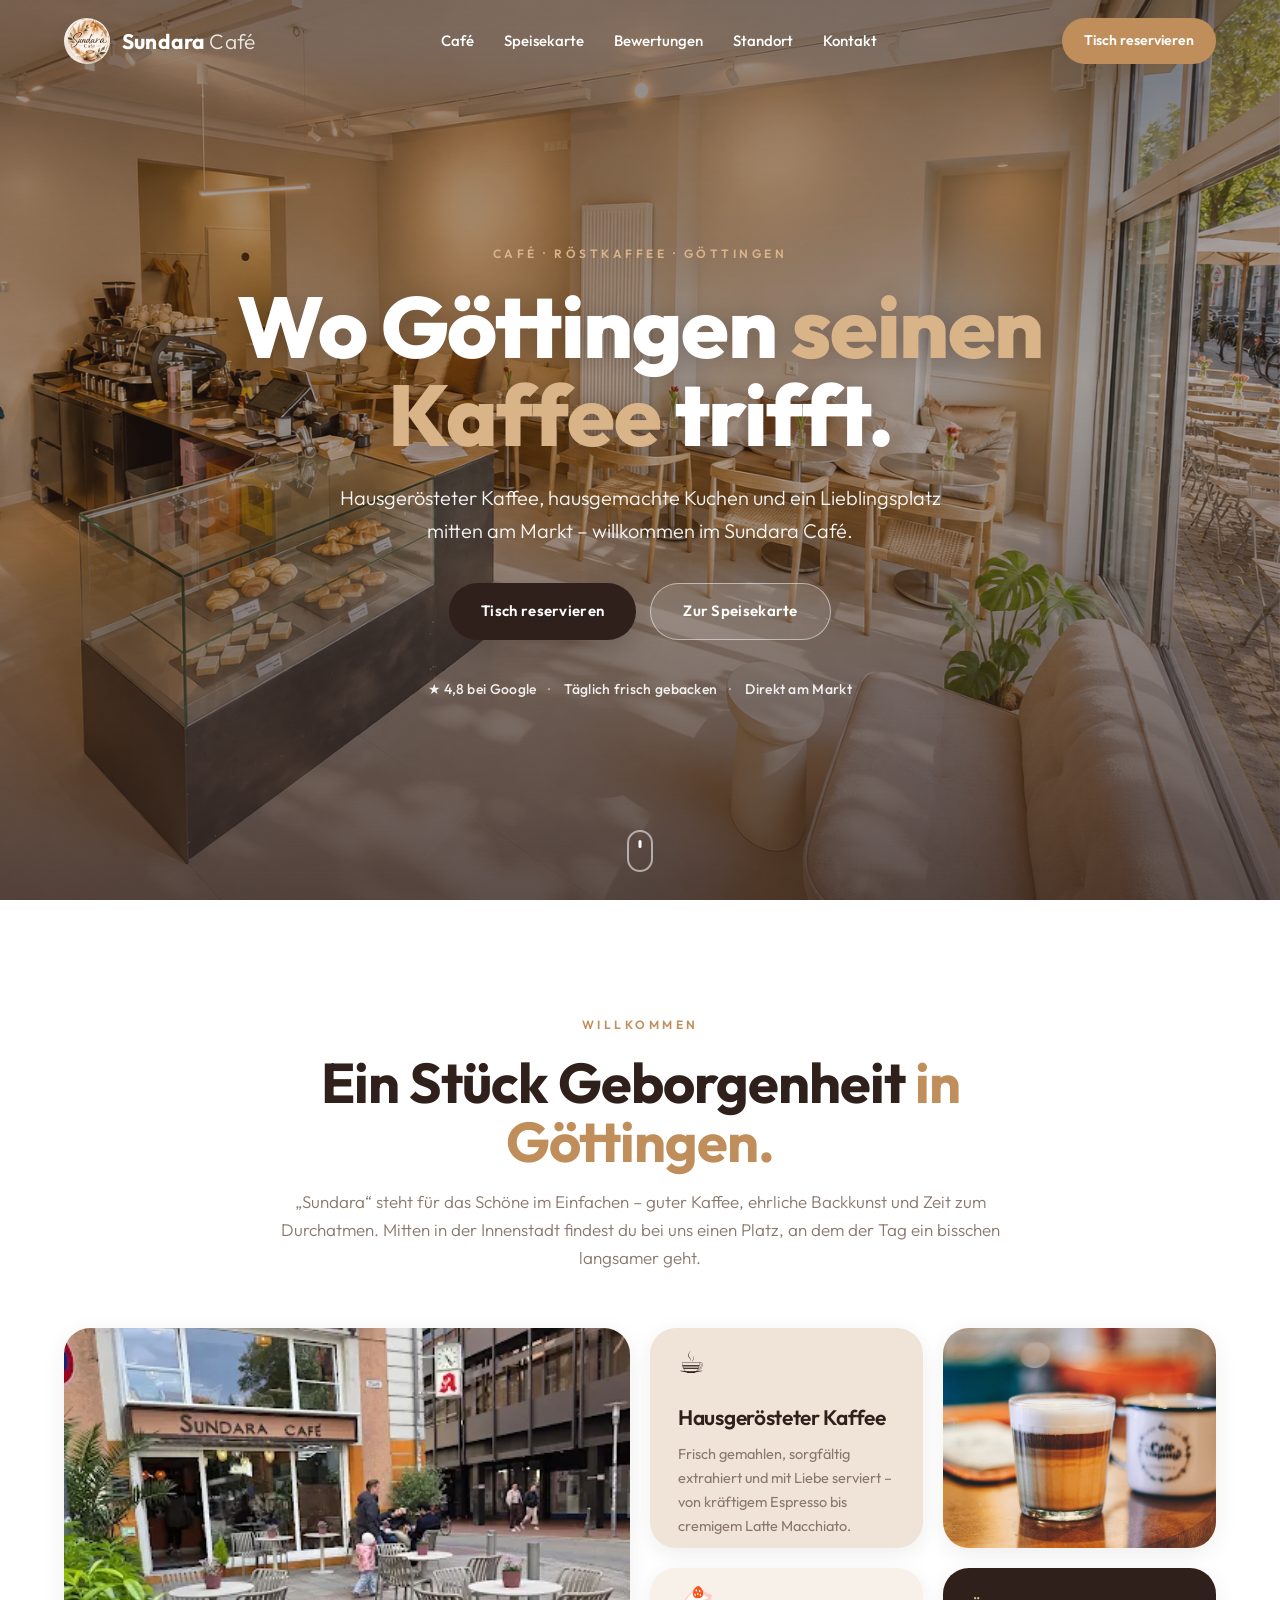
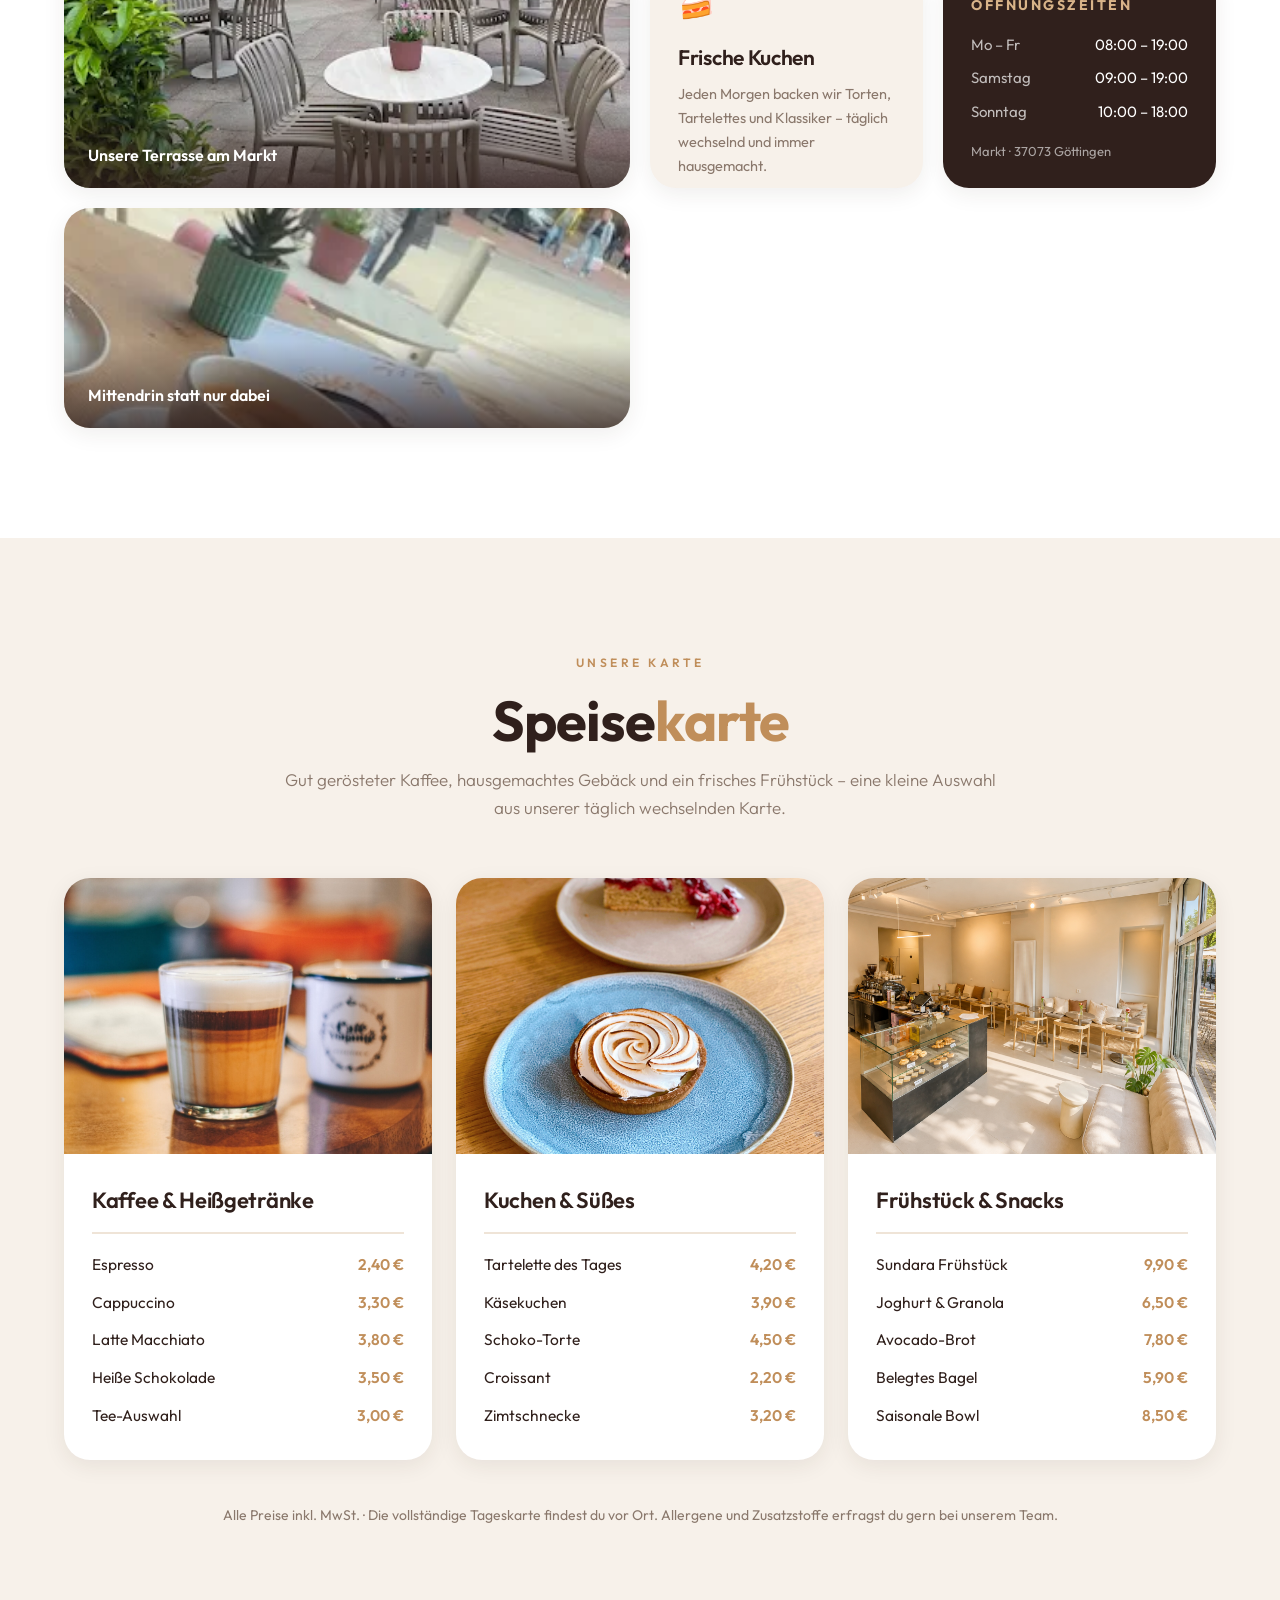
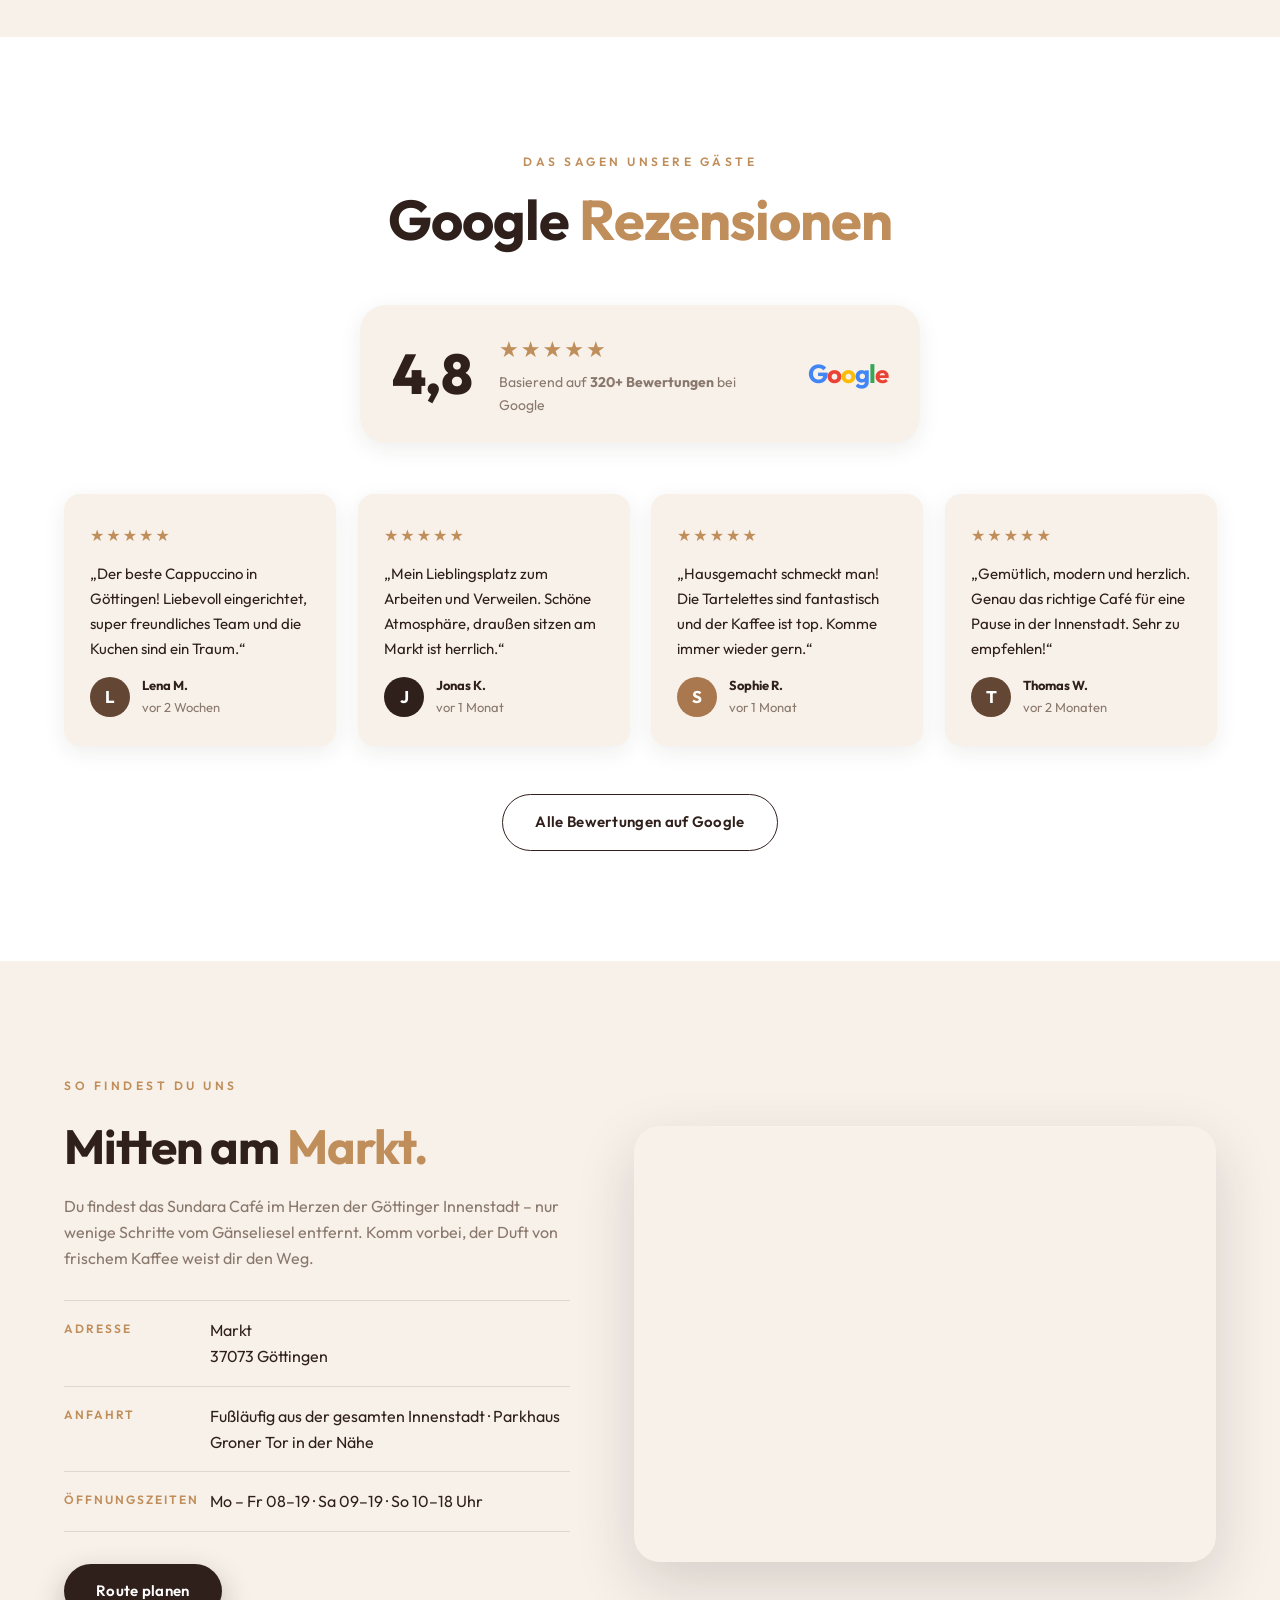
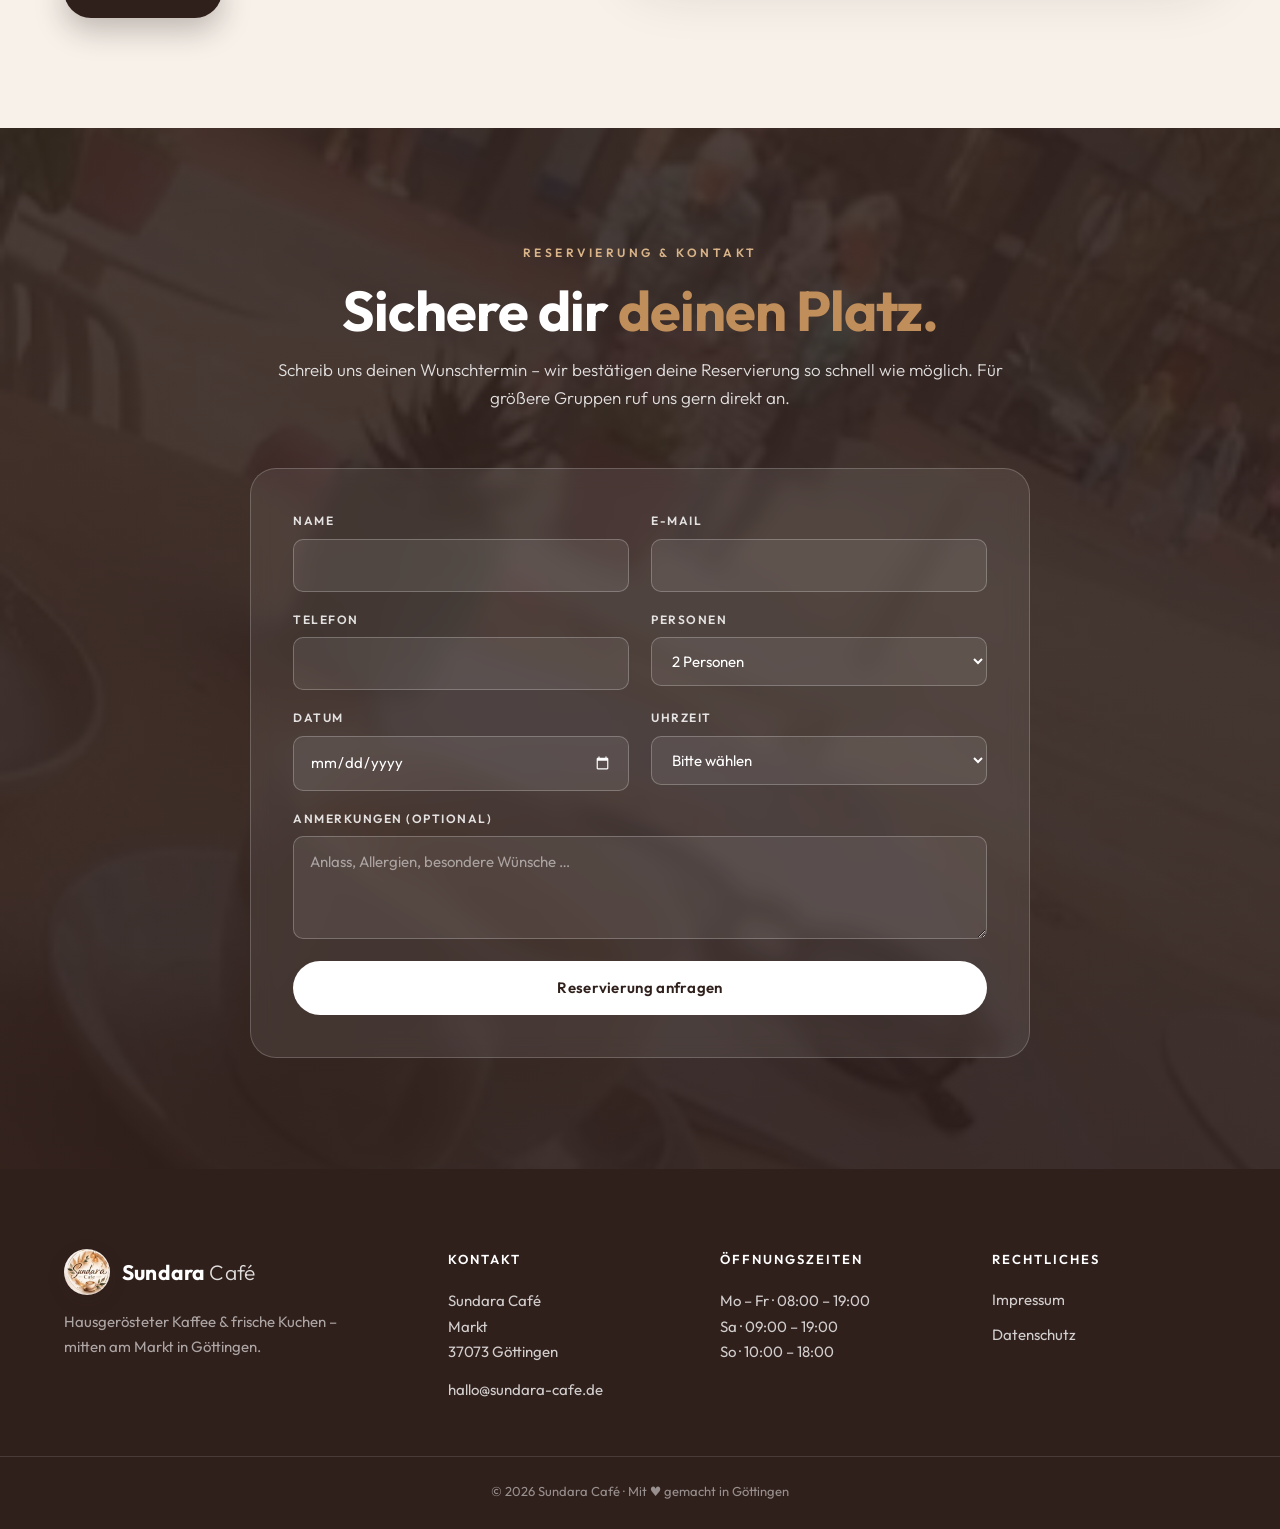
==== index.html @ d3658fa6 "Add Sundara Café landing page (HTML/CSS/JS) - Fullscreen hero with cafe.jpg background, headline, ta" ====
<!DOCTYPE html>
<html lang="de">
<head>
<meta charset="UTF-8">
<meta name="viewport" content="width=device-width, initial-scale=1.0">
<meta name="description" content="Sundara Café – Hausgerösteter Kaffee, frische Kuchen und ein Lieblingsplatz mitten am Markt in Göttingen.">
<meta name="theme-color" content="#30201c">
<meta property="og:title" content="Sundara Café · Göttingen">
<meta property="og:description" content="Hausgerösteter Kaffee, frische Kuchen und ein gemütlicher Platz mitten am Markt in Göttingen.">
<meta property="og:image" content="cafe.jpg">
<meta property="og:type" content="website">
<title>Sundara Café · Kaffee & Kuchen in Göttingen</title>
<link rel="icon" href="Logo.jpg" type="image/jpeg">
<link rel="preconnect" href="https://fonts.googleapis.com">
<link rel="preconnect" href="https://fonts.gstatic.com" crossorigin>
<link href="https://fonts.googleapis.com/css2?family=Outfit:wght@300;400;500;600;700;800&display=swap" rel="stylesheet">
<link rel="stylesheet" href="style.css">
</head>
<body>

<!-- ====================== NAVIGATION ====================== -->
<header class="nav" id="nav">
  <div class="nav-inner">
    <a href="#hero" class="brand" aria-label="Sundara Café Startseite">
      <img src="Logo.jpg" alt="Sundara Café Logo" width="46" height="46">
      <span>Sundara<em>Café</em></span>
    </a>
    <nav class="nav-links" id="navLinks" aria-label="Hauptnavigation">
      <a href="#cafe">Café</a>
      <a href="#speisekarte">Speisekarte</a>
      <a href="#rezensionen">Bewertungen</a>
      <a href="#standort">Standort</a>
      <a href="#kontakt">Kontakt</a>
    </nav>
    <a href="#kontakt" class="nav-cta">Tisch reservieren</a>
    <button class="nav-burger" id="navBurger" aria-label="Menü öffnen" aria-expanded="false" aria-controls="navLinks">
      <span></span><span></span><span></span>
    </button>
  </div>
</header>

<!-- ====================== HERO ====================== -->
<section class="hero" id="hero">
  <div class="hero-bg" aria-hidden="true">
    <img src="cafe.jpg" alt="" fetchpriority="high">
    <div class="hero-overlay"></div>
  </div>
  <div class="hero-content reveal">
    <div class="kicker light">Café · Röstkaffee · Göttingen</div>
    <h1>Wo Göttingen <em>seinen Kaffee</em> trifft.</h1>
    <p class="tagline">Hausgerösteter Kaffee, hausgemachte Kuchen und ein Lieblingsplatz mitten am Markt – willkommen im Sundara Café.</p>
    <div class="hero-actions">
      <a href="#kontakt" class="btn btn-primary">Tisch reservieren</a>
      <a href="#speisekarte" class="btn btn-ghost">Zur Speisekarte</a>
    </div>
    <ul class="hero-meta">
      <li>★ 4,8 bei Google</li>
      <li>Täglich frisch gebacken</li>
      <li>Direkt am Markt</li>
    </ul>
  </div>
  <a href="#cafe" class="hero-scroll" aria-label="Nach unten scrollen"><span></span></a>
</section>

<!-- ====================== CAFÉ / ÜBER UNS (Kachel-Bento) ====================== -->
<section class="cafe" id="cafe">
  <div class="container">
    <div class="section-head reveal">
      <div class="kicker">Willkommen</div>
      <h2>Ein Stück Geborgenheit <em>in Göttingen.</em></h2>
      <p class="lead">„Sundara“ steht für das Schöne im Einfachen – guter Kaffee, ehrliche Backkunst und Zeit zum Durchatmen. Mitten in der Innenstadt findest du bei uns einen Platz, an dem der Tag ein bisschen langsamer geht.</p>
    </div>

    <div class="bento reveal">
      <article class="tile tile-img tile-lg">
        <img src="Eingang.webp" alt="Außenansicht und Terrasse des Sundara Café in Göttingen" loading="lazy">
        <div class="tile-cap">Unsere Terrasse am Markt</div>
      </article>

      <article class="tile tile-text tile-accent">
        <span class="tile-icon" aria-hidden="true">☕</span>
        <h3>Hausgerösteter Kaffee</h3>
        <p>Frisch gemahlen, sorgfältig extrahiert und mit Liebe serviert – von kräftigem Espresso bis cremigem Latte Macchiato.</p>
      </article>

      <article class="tile tile-img">
        <img src="Latte-Macchiato-1.jpg" alt="Latte Macchiato im Glas auf einem Holztisch" loading="lazy">
      </article>

      <article class="tile tile-text">
        <span class="tile-icon" aria-hidden="true">🍰</span>
        <h3>Frische Kuchen</h3>
        <p>Jeden Morgen backen wir Torten, Tartelettes und Klassiker – täglich wechselnd und immer hausgemacht.</p>
      </article>

      <article class="tile tile-hours tile-dark">
        <h3>Öffnungszeiten</h3>
        <ul class="hours-list">
          <li><span>Mo – Fr</span><span>08:00 – 19:00</span></li>
          <li><span>Samstag</span><span>09:00 – 19:00</span></li>
          <li><span>Sonntag</span><span>10:00 – 18:00</span></li>
        </ul>
        <p class="hours-note">Markt · 37073 Göttingen</p>
      </article>

      <article class="tile tile-img tile-wide">
        <img src="1.webp" alt="Tasse Kaffee auf einem Tisch mit Blick auf die Göttinger Innenstadt" loading="lazy">
        <div class="tile-cap">Mittendrin statt nur dabei</div>
      </article>
    </div>
  </div>
</section>

<!-- ====================== SPEISEKARTE ====================== -->
<section class="speisekarte" id="speisekarte">
  <div class="container">
    <div class="section-head reveal">
      <div class="kicker">Unsere Karte</div>
      <h2>Speise<em>karte</em></h2>
      <p class="lead">Gut gerösteter Kaffee, hausgemachtes Gebäck und ein frisches Frühstück – eine kleine Auswahl aus unserer täglich wechselnden Karte.</p>
    </div>

    <div class="menu-grid">
      <article class="menu-card reveal">
        <div class="menu-card-img">
          <img src="Latte-Macchiato-1.jpg" alt="Latte Macchiato im Glas" loading="lazy">
        </div>
        <div class="menu-card-body">
          <h3>Kaffee &amp; Heißgetränke</h3>
          <ul class="menu-list">
            <li><span>Espresso</span><span class="price">2,40 €</span></li>
            <li><span>Cappuccino</span><span class="price">3,30 €</span></li>
            <li><span>Latte Macchiato</span><span class="price">3,80 €</span></li>
            <li><span>Heiße Schokolade</span><span class="price">3,50 €</span></li>
            <li><span>Tee-Auswahl</span><span class="price">3,00 €</span></li>
          </ul>
        </div>
      </article>

      <article class="menu-card reveal">
        <div class="menu-card-img">
          <img src="cafe-kuchen-muenchen-brothermill.jpg" alt="Hausgemachte Kuchen und Tartelettes" loading="lazy">
        </div>
        <div class="menu-card-body">
          <h3>Kuchen &amp; Süßes</h3>
          <ul class="menu-list">
            <li><span>Tartelette des Tages</span><span class="price">4,20 €</span></li>
            <li><span>Käsekuchen</span><span class="price">3,90 €</span></li>
            <li><span>Schoko-Torte</span><span class="price">4,50 €</span></li>
            <li><span>Croissant</span><span class="price">2,20 €</span></li>
            <li><span>Zimtschnecke</span><span class="price">3,20 €</span></li>
          </ul>
        </div>
      </article>

      <article class="menu-card reveal">
        <div class="menu-card-img">
          <img src="cafe.jpg" alt="Frühstücksauswahl im Sundara Café" loading="lazy">
        </div>
        <div class="menu-card-body">
          <h3>Frühstück &amp; Snacks</h3>
          <ul class="menu-list">
            <li><span>Sundara Frühstück</span><span class="price">9,90 €</span></li>
            <li><span>Joghurt &amp; Granola</span><span class="price">6,50 €</span></li>
            <li><span>Avocado-Brot</span><span class="price">7,80 €</span></li>
            <li><span>Belegtes Bagel</span><span class="price">5,90 €</span></li>
            <li><span>Saisonale Bowl</span><span class="price">8,50 €</span></li>
          </ul>
        </div>
      </article>
    </div>

    <p class="menu-note reveal">Alle Preise inkl. MwSt. · Die vollständige Tageskarte findest du vor Ort. Allergene und Zusatzstoffe erfragst du gern bei unserem Team.</p>
  </div>
</section>

<!-- ====================== GOOGLE REZENSIONEN ====================== -->
<section class="reviews" id="rezensionen">
  <div class="container">
    <div class="section-head reveal">
      <div class="kicker">Das sagen unsere Gäste</div>
      <h2>Google <em>Rezensionen</em></h2>
    </div>

    <div class="reviews-summary reveal">
      <div class="rs-score">4,8</div>
      <div class="rs-detail">
        <div class="rs-stars" aria-label="4,8 von 5 Sternen">★★★★★</div>
        <p>Basierend auf <strong>320+ Bewertungen</strong> bei Google</p>
      </div>
      <div class="rs-logo" aria-hidden="true">
        <span class="g g1">G</span><span class="g g2">o</span><span class="g g3">o</span><span class="g g4">g</span><span class="g g5">l</span><span class="g g6">e</span>
      </div>
    </div>

    <div class="reviews-grid">
      <article class="review-card reveal">
        <div class="review-stars" aria-hidden="true">★★★★★</div>
        <p>„Der beste Cappuccino in Göttingen! Liebevoll eingerichtet, super freundliches Team und die Kuchen sind ein Traum.“</p>
        <div class="review-author">
          <span class="avatar" style="--c:#634633">L</span>
          <span><strong>Lena M.</strong><br>vor 2 Wochen</span>
        </div>
      </article>

      <article class="review-card reveal">
        <div class="review-stars" aria-hidden="true">★★★★★</div>
        <p>„Mein Lieblingsplatz zum Arbeiten und Verweilen. Schöne Atmosphäre, draußen sitzen am Markt ist herrlich.“</p>
        <div class="review-author">
          <span class="avatar" style="--c:#30201c">J</span>
          <span><strong>Jonas K.</strong><br>vor 1 Monat</span>
        </div>
      </article>

      <article class="review-card reveal">
        <div class="review-stars" aria-hidden="true">★★★★★</div>
        <p>„Hausgemacht schmeckt man! Die Tartelettes sind fantastisch und der Kaffee ist top. Komme immer wieder gern.“</p>
        <div class="review-author">
          <span class="avatar" style="--c:#a9784e">S</span>
          <span><strong>Sophie R.</strong><br>vor 1 Monat</span>
        </div>
      </article>

      <article class="review-card reveal">
        <div class="review-stars" aria-hidden="true">★★★★★</div>
        <p>„Gemütlich, modern und herzlich. Genau das richtige Café für eine Pause in der Innenstadt. Sehr zu empfehlen!“</p>
        <div class="review-author">
          <span class="avatar" style="--c:#634633">T</span>
          <span><strong>Thomas W.</strong><br>vor 2 Monaten</span>
        </div>
      </article>
    </div>

    <div class="reviews-cta reveal">
      <a href="https://www.google.com/maps/search/?api=1&query=Sundara+Cafe+Markt+37073+G%C3%B6ttingen" class="btn btn-outline" target="_blank" rel="noopener">Alle Bewertungen auf Google</a>
    </div>
  </div>
</section>

<!-- ====================== GOOGLE MAPS / STANDORT ====================== -->
<section class="standort" id="standort">
  <div class="container standort-grid">
    <div class="standort-text reveal">
      <div class="kicker">So findest du uns</div>
      <h2>Mitten am <em>Markt.</em></h2>
      <p>Du findest das Sundara Café im Herzen der Göttinger Innenstadt – nur wenige Schritte vom Gänseliesel entfernt. Komm vorbei, der Duft von frischem Kaffee weist dir den Weg.</p>
      <div class="standort-list">
        <div class="standort-row">
          <span class="standort-label">Adresse</span>
          <span>Markt<br>37073 Göttingen</span>
        </div>
        <div class="standort-row">
          <span class="standort-label">Anfahrt</span>
          <span>Fußläufig aus der gesamten Innenstadt · Parkhaus Groner Tor in der Nähe</span>
        </div>
        <div class="standort-row">
          <span class="standort-label">Öffnungszeiten</span>
          <span>Mo – Fr 08–19 · Sa 09–19 · So 10–18 Uhr</span>
        </div>
      </div>
      <a href="https://www.google.com/maps/dir/?api=1&destination=Sundara+Cafe+Markt+37073+G%C3%B6ttingen" class="btn btn-primary" target="_blank" rel="noopener">Route planen</a>
    </div>

    <div class="standort-map reveal">
      <iframe
        title="Standort Sundara Café auf Google Maps"
        src="https://www.google.com/maps?q=Sundara+Cafe,+Markt,+37073+G%C3%B6ttingen&output=embed"
        loading="lazy"
        referrerpolicy="no-referrer-when-downgrade"
        allowfullscreen></iframe>
    </div>
  </div>
</section>

<!-- ====================== KONTAKT / RESERVIERUNG ====================== -->
<section class="kontakt" id="kontakt">
  <div class="kontakt-bg" aria-hidden="true">
    <img src="1.webp" alt="" loading="lazy">
    <div class="kontakt-overlay"></div>
  </div>
  <div class="container">
    <div class="section-head light reveal">
      <div class="kicker light">Reservierung &amp; Kontakt</div>
      <h2>Sichere dir <em>deinen Platz.</em></h2>
      <p class="lead">Schreib uns deinen Wunschtermin – wir bestätigen deine Reservierung so schnell wie möglich. Für größere Gruppen ruf uns gern direkt an.</p>
    </div>

    <!-- Formspree: ersetze YOUR_FORM_ID durch deine Formspree-ID -->
    <form class="kontakt-form glass reveal" id="kontaktForm" action="https://formspree.io/f/YOUR_FORM_ID" method="POST" novalidate>
      <div class="form-grid">
        <div class="field">
          <label for="name">Name</label>
          <input type="text" id="name" name="name" autocomplete="name" required>
        </div>
        <div class="field">
          <label for="email">E-Mail</label>
          <input type="email" id="email" name="email" autocomplete="email" required>
        </div>
        <div class="field">
          <label for="phone">Telefon</label>
          <input type="tel" id="phone" name="phone" autocomplete="tel">
        </div>
        <div class="field">
          <label for="guests">Personen</label>
          <select id="guests" name="guests" required>
            <option value="1">1 Person</option>
            <option value="2" selected>2 Personen</option>
            <option value="3">3 Personen</option>
            <option value="4">4 Personen</option>
            <option value="5">5 Personen</option>
            <option value="6">6 Personen</option>
            <option value="7+">7+ Personen</option>
          </select>
        </div>
        <div class="field">
          <label for="date">Datum</label>
          <input type="date" id="date" name="date" required>
        </div>
        <div class="field">
          <label for="time">Uhrzeit</label>
          <select id="time" name="time" required>
            <option value="" disabled selected>Bitte wählen</option>
          </select>
        </div>
        <div class="field field-full">
          <label for="message">Anmerkungen (optional)</label>
          <textarea id="message" name="message" rows="3" placeholder="Anlass, Allergien, besondere Wünsche …"></textarea>
        </div>
      </div>
      <button type="submit" class="btn btn-light btn-block">Reservierung anfragen</button>
      <p class="form-feedback form-success" id="formSuccess" hidden>Vielen Dank! Wir haben deine Anfrage erhalten und melden uns in Kürze.</p>
      <p class="form-feedback form-error" id="formError" hidden>Etwas ist schiefgelaufen. Bitte versuche es erneut oder ruf uns an.</p>
    </form>
  </div>
</section>

<!-- ====================== FOOTER ====================== -->
<footer class="footer" id="footer">
  <div class="container footer-grid">
    <div class="footer-col">
      <a href="#hero" class="brand brand-light">
        <img src="Logo.jpg" alt="Sundara Café Logo" width="50" height="50" loading="lazy">
        <span>Sundara<em>Café</em></span>
      </a>
      <p class="footer-tag">Hausgerösteter Kaffee &amp; frische Kuchen – mitten am Markt in Göttingen.</p>
    </div>

    <div class="footer-col">
      <h4>Kontakt</h4>
      <address>
        Sundara Café<br>
        Markt<br>
        37073 Göttingen
      </address>
      <p><a href="mailto:hallo@sundara-cafe.de">hallo@sundara-cafe.de</a></p>
    </div>

    <div class="footer-col">
      <h4>Öffnungszeiten</h4>
      <p>Mo – Fr · 08:00 – 19:00<br>Sa · 09:00 – 19:00<br>So · 10:00 – 18:00</p>
    </div>

    <div class="footer-col">
      <h4>Rechtliches</h4>
      <ul>
        <li><a href="#impressum" id="openImpressum">Impressum</a></li>
        <li><a href="#datenschutz" id="openDatenschutz">Datenschutz</a></li>
      </ul>
    </div>
  </div>
  <div class="footer-bottom">
    <p>&copy; <span id="year"></span> Sundara Café · Mit ♥ gemacht in Göttingen</p>
  </div>
</footer>

<!-- ====================== MODAL ====================== -->
<div class="modal" id="modal" hidden>
  <div class="modal-backdrop" data-close></div>
  <div class="modal-panel" role="dialog" aria-modal="true" aria-labelledby="modalTitle">
    <button class="modal-close" data-close aria-label="Schließen">&times;</button>
    <h3 id="modalTitle"></h3>
    <div class="modal-body" id="modalBody"></div>
  </div>
</div>

<script src="script.js"></script>
</body>
</html>
---- style.css ----
/* ======================================================
   Sundara Café · style.css
   Palette: Primär #30201c · Sekundär #634633 · BG #ffffff
   Font: Outfit (Google Fonts) · Mobile-first
   ====================================================== */

*, *::before, *::after { box-sizing: border-box; margin: 0; padding: 0; }

:root {
  --espresso: #30201c;   /* primär */
  --mocha: #634633;      /* sekundär */
  --bg: #ffffff;         /* hintergrund */
  --cream: #f7f1ea;
  --cream-2: #efe4d7;
  --gold: #c08e5a;       /* warmer akzent */
  --gold-soft: #d9b489;
  --ink: #30201c;
  --muted: #8a786c;
  --line: rgba(48, 32, 28, 0.12);
  --radius: 16px;
  --radius-lg: 26px;
  --shadow-sm: 0 6px 22px rgba(48, 32, 28, 0.08);
  --shadow-md: 0 22px 60px rgba(48, 32, 28, 0.16);
  --maxw: 1200px;
  --ease: cubic-bezier(0.22, 0.61, 0.36, 1);
}

html { scroll-behavior: smooth; -webkit-text-size-adjust: 100%; }

body {
  font-family: 'Outfit', system-ui, -apple-system, 'Segoe UI', Roboto, sans-serif;
  font-weight: 400;
  color: var(--ink);
  background: var(--bg);
  line-height: 1.65;
  -webkit-font-smoothing: antialiased;
  text-rendering: optimizeLegibility;
  overflow-x: hidden;
}

img { max-width: 100%; display: block; }
a { color: inherit; text-decoration: none; }
button { font: inherit; cursor: pointer; border: 0; background: none; color: inherit; }
ul { list-style: none; }

.container { max-width: var(--maxw); margin: 0 auto; padding: 0 24px; }

/* ---------- Reveal animations ---------- */
.reveal {
  opacity: 0;
  transform: translateY(30px);
  transition: opacity 0.9s var(--ease), transform 0.9s var(--ease);
  will-change: opacity, transform;
}
.reveal.is-visible { opacity: 1; transform: none; }

/* ---------- Buttons ---------- */
.btn {
  display: inline-flex;
  align-items: center;
  justify-content: center;
  padding: 15px 32px;
  border-radius: 999px;
  font-weight: 600;
  font-size: 15px;
  letter-spacing: 0.3px;
  transition: transform 0.25s var(--ease), background 0.25s var(--ease),
              color 0.25s var(--ease), box-shadow 0.25s var(--ease);
}
.btn-primary {
  background: var(--espresso);
  color: #fff;
  box-shadow: 0 12px 30px rgba(48, 32, 28, 0.28);
}
.btn-primary:hover { background: var(--mocha); transform: translateY(-2px); box-shadow: 0 16px 40px rgba(48, 32, 28, 0.34); }
.btn-light { background: #fff; color: var(--espresso); }
.btn-light:hover { background: var(--cream); transform: translateY(-2px); }
.btn-ghost {
  background: rgba(255, 255, 255, 0.1);
  color: #fff;
  border: 1px solid rgba(255, 255, 255, 0.5);
  backdrop-filter: blur(8px);
  -webkit-backdrop-filter: blur(8px);
}
.btn-ghost:hover { background: rgba(255, 255, 255, 0.22); transform: translateY(-2px); }
.btn-outline { background: transparent; color: var(--espresso); border: 1.5px solid var(--espresso); }
.btn-outline:hover { background: var(--espresso); color: #fff; transform: translateY(-2px); }
.btn-block { width: 100%; margin-top: 22px; }

/* ---------- Kicker ---------- */
.kicker {
  display: inline-block;
  font-size: 12px;
  font-weight: 600;
  letter-spacing: 3.5px;
  text-transform: uppercase;
  color: var(--gold);
  margin-bottom: 18px;
}
.kicker.light { color: var(--gold-soft); }

/* ---------- Section heads ---------- */
.section-head { max-width: 740px; margin: 0 auto 56px; text-align: center; }
.section-head h2 {
  font-size: clamp(32px, 4.6vw, 56px);
  font-weight: 700;
  line-height: 1.06;
  letter-spacing: -1px;
  margin-bottom: 16px;
}
.section-head h2 em { font-style: normal; color: var(--gold); }
.section-head .lead { font-size: 17px; color: var(--muted); font-weight: 300; }
.section-head.light h2 { color: #fff; }
.section-head.light .lead { color: rgba(255, 255, 255, 0.85); }

/* ====================== NAVIGATION ====================== */
.nav {
  position: fixed;
  top: 0; left: 0; right: 0;
  z-index: 50;
  padding: 18px 0;
  transition: background 0.35s var(--ease), padding 0.35s var(--ease), box-shadow 0.35s var(--ease);
}
.nav-inner {
  max-width: var(--maxw);
  margin: 0 auto;
  padding: 0 24px;
  display: flex;
  align-items: center;
  justify-content: space-between;
  gap: 24px;
}
.nav.scrolled {
  background: rgba(255, 255, 255, 0.92);
  backdrop-filter: blur(12px);
  -webkit-backdrop-filter: blur(12px);
  padding: 10px 0;
  box-shadow: 0 1px 0 var(--line);
}
.brand {
  display: inline-flex;
  align-items: center;
  gap: 12px;
  color: #fff;
  font-weight: 700;
  font-size: 21px;
  letter-spacing: 0.2px;
  transition: color 0.3s var(--ease);
}
.brand em { font-style: normal; font-weight: 300; opacity: 0.85; margin-left: 4px; }
.brand img { width: 46px; height: 46px; border-radius: 50%; object-fit: cover; box-shadow: var(--shadow-sm); }
.nav.scrolled .brand { color: var(--espresso); }

.nav-links {
  display: flex;
  gap: 30px;
  font-size: 15px;
  font-weight: 500;
  color: #fff;
  transition: color 0.3s var(--ease);
}
.nav-links a { position: relative; padding: 6px 0; }
.nav-links a::after {
  content: '';
  position: absolute;
  bottom: 0; left: 0;
  width: 0; height: 2px;
  background: var(--gold);
  transition: width 0.3s var(--ease);
}
.nav-links a:hover::after { width: 100%; }
.nav.scrolled .nav-links { color: var(--espresso); }

.nav-cta {
  background: var(--gold);
  color: #fff;
  padding: 11px 22px;
  border-radius: 999px;
  font-weight: 600;
  font-size: 14px;
  transition: background 0.25s var(--ease), transform 0.25s var(--ease);
}
.nav-cta:hover { background: var(--mocha); transform: translateY(-1px); }

.nav-burger { display: none; width: 42px; height: 42px; position: relative; }
.nav-burger span {
  display: block;
  position: absolute;
  left: 9px;
  width: 24px; height: 2px;
  background: #fff;
  transition: transform 0.3s var(--ease), opacity 0.3s var(--ease), background 0.3s var(--ease);
}
.nav-burger span:nth-child(1) { top: 14px; }
.nav-burger span:nth-child(2) { top: 20px; }
.nav-burger span:nth-child(3) { top: 26px; }
.nav.scrolled .nav-burger span { background: var(--espresso); }
.nav-burger.open span:nth-child(1) { transform: translateY(6px) rotate(45deg); background: var(--espresso); }
.nav-burger.open span:nth-child(2) { opacity: 0; }
.nav-burger.open span:nth-child(3) { transform: translateY(-6px) rotate(-45deg); background: var(--espresso); }

/* ====================== HERO ====================== */
.hero {
  position: relative;
  min-height: 100vh;
  min-height: 100svh;
  display: flex;
  align-items: center;
  justify-content: center;
  text-align: center;
  color: #fff;
  padding: 130px 24px 90px;
  overflow: hidden;
}
.hero-bg { position: absolute; inset: 0; z-index: 0; }
.hero-bg img {
  width: 100%; height: 100%;
  object-fit: cover;
  transform: scale(1.07);
  animation: heroZoom 16s var(--ease) forwards;
}
@keyframes heroZoom { to { transform: scale(1); } }
.hero-overlay {
  position: absolute; inset: 0;
  background: linear-gradient(180deg, rgba(48,32,28,0.55) 0%, rgba(48,32,28,0.35) 42%, rgba(48,32,28,0.78) 100%);
}
.hero-content { position: relative; z-index: 1; max-width: 880px; }
.hero-content h1 {
  font-size: clamp(42px, 7vw, 86px);
  font-weight: 800;
  line-height: 1.03;
  letter-spacing: -1.5px;
  margin-bottom: 22px;
  text-shadow: 0 2px 24px rgba(48, 32, 28, 0.3);
}
.hero-content h1 em { font-style: normal; color: var(--gold-soft); }
.tagline {
  font-size: clamp(16px, 1.7vw, 20px);
  font-weight: 300;
  max-width: 620px;
  margin: 0 auto 36px;
  opacity: 0.95;
}
.hero-actions { display: flex; gap: 14px; justify-content: center; flex-wrap: wrap; }
.hero-meta {
  display: flex;
  flex-wrap: wrap;
  justify-content: center;
  gap: 12px 28px;
  margin-top: 38px;
  font-size: 14px;
  font-weight: 500;
  letter-spacing: 0.3px;
  opacity: 0.9;
}
.hero-meta li { position: relative; padding-left: 0; }
.hero-meta li:not(:first-child)::before {
  content: '·';
  position: absolute; left: -16px;
  opacity: 0.6;
}

.hero-scroll {
  position: absolute;
  bottom: 28px; left: 50%;
  transform: translateX(-50%);
  width: 26px; height: 42px;
  border: 2px solid rgba(255, 255, 255, 0.55);
  border-radius: 14px;
  z-index: 2;
}
.hero-scroll span {
  position: absolute;
  top: 8px; left: 50%;
  width: 3px; height: 8px;
  background: #fff;
  border-radius: 3px;
  transform: translateX(-50%);
  animation: scrollDot 1.6s var(--ease) infinite;
}
@keyframes scrollDot { 0% { opacity: 0; top: 6px; } 50% { opacity: 1; } 100% { opacity: 0; top: 22px; } }

/* ====================== CAFÉ / BENTO ====================== */
.cafe { padding: 110px 0; background: var(--bg); }

.bento {
  display: grid;
  grid-template-columns: repeat(4, 1fr);
  grid-auto-rows: 220px;
  gap: 20px;
}
.tile {
  border-radius: var(--radius-lg);
  overflow: hidden;
  position: relative;
  box-shadow: var(--shadow-sm);
  transition: transform 0.4s var(--ease), box-shadow 0.4s var(--ease);
}
.tile:hover { transform: translateY(-6px); box-shadow: var(--shadow-md); }

.tile-lg { grid-column: span 2; grid-row: span 2; }
.tile-wide { grid-column: span 2; }

.tile-img img { width: 100%; height: 100%; object-fit: cover; transition: transform 0.8s var(--ease); }
.tile-img:hover img { transform: scale(1.06); }
.tile-cap {
  position: absolute;
  left: 0; right: 0; bottom: 0;
  padding: 40px 24px 20px;
  color: #fff;
  font-weight: 600;
  font-size: 16px;
  background: linear-gradient(0deg, rgba(48,32,28,0.78), transparent);
}

.tile-text {
  padding: 30px 28px;
  display: flex;
  flex-direction: column;
  justify-content: center;
  background: var(--cream);
}
.tile-text .tile-icon { font-size: 30px; margin-bottom: 12px; }
.tile-text h3 { font-size: 21px; font-weight: 600; letter-spacing: -0.3px; margin-bottom: 8px; }
.tile-text p { font-size: 14.5px; color: var(--muted); }
.tile-accent { background: var(--cream-2); }

.tile-dark {
  padding: 30px 28px;
  background: var(--espresso);
  color: #fff;
  display: flex;
  flex-direction: column;
  justify-content: center;
}
.tile-dark h3 {
  font-size: 14px;
  letter-spacing: 2.5px;
  text-transform: uppercase;
  color: var(--gold-soft);
  margin-bottom: 16px;
}
.hours-list { display: flex; flex-direction: column; gap: 9px; font-size: 15px; }
.hours-list li { display: flex; justify-content: space-between; gap: 12px; }
.hours-list span:first-child { color: rgba(255, 255, 255, 0.7); }
.hours-note { margin-top: 16px; font-size: 13px; color: rgba(255, 255, 255, 0.6); }

/* ====================== SPEISEKARTE ====================== */
.speisekarte { padding: 110px 0; background: var(--cream); }
.menu-grid {
  display: grid;
  grid-template-columns: repeat(3, 1fr);
  gap: 24px;
}
.menu-card {
  background: #fff;
  border-radius: var(--radius-lg);
  overflow: hidden;
  box-shadow: var(--shadow-sm);
  transition: transform 0.4s var(--ease), box-shadow 0.4s var(--ease);
}
.menu-card:hover { transform: translateY(-8px); box-shadow: var(--shadow-md); }
.menu-card-img { aspect-ratio: 4 / 3; overflow: hidden; }
.menu-card-img img { width: 100%; height: 100%; object-fit: cover; transition: transform 0.8s var(--ease); }
.menu-card:hover .menu-card-img img { transform: scale(1.07); }
.menu-card-body { padding: 28px 28px 32px; }
.menu-card-body h3 {
  font-size: 22px;
  font-weight: 600;
  letter-spacing: -0.3px;
  margin-bottom: 18px;
  padding-bottom: 14px;
  border-bottom: 2px solid var(--cream-2);
}
.menu-list { display: flex; flex-direction: column; gap: 12px; }
.menu-list li {
  display: flex;
  justify-content: space-between;
  align-items: baseline;
  gap: 14px;
  font-size: 15.5px;
}
.menu-list .price { color: var(--gold); font-weight: 600; white-space: nowrap; }
.menu-note {
  text-align: center;
  margin-top: 44px;
  font-size: 14px;
  color: var(--muted);
}

/* ====================== REZENSIONEN ====================== */
.reviews { padding: 110px 0; background: var(--bg); }
.reviews-summary {
  display: flex;
  align-items: center;
  gap: 26px;
  max-width: 560px;
  margin: 0 auto 50px;
  padding: 26px 32px;
  background: var(--cream);
  border-radius: var(--radius-lg);
  box-shadow: var(--shadow-sm);
}
.rs-score { font-size: 56px; font-weight: 800; line-height: 1; color: var(--espresso); }
.rs-detail { flex: 1; }
.rs-stars { color: var(--gold); font-size: 22px; letter-spacing: 2px; }
.rs-detail p { font-size: 14px; color: var(--muted); margin-top: 4px; }
.rs-logo { font-size: 26px; font-weight: 700; letter-spacing: -1px; }
.rs-logo .g1 { color: #4285F4; } .rs-logo .g2 { color: #EA4335; }
.rs-logo .g3 { color: #FBBC05; } .rs-logo .g4 { color: #4285F4; }
.rs-logo .g5 { color: #34A853; } .rs-logo .g6 { color: #EA4335; }

.reviews-grid {
  display: grid;
  grid-template-columns: repeat(4, 1fr);
  gap: 22px;
}
.review-card {
  background: var(--cream);
  border-radius: var(--radius);
  padding: 28px 26px;
  display: flex;
  flex-direction: column;
  gap: 14px;
  box-shadow: var(--shadow-sm);
  transition: transform 0.35s var(--ease), box-shadow 0.35s var(--ease);
}
.review-card:hover { transform: translateY(-6px); box-shadow: var(--shadow-md); }
.review-stars { color: var(--gold); letter-spacing: 2px; font-size: 16px; }
.review-card p { font-size: 15px; color: var(--ink); flex: 1; }
.review-author { display: flex; align-items: center; gap: 12px; font-size: 13px; color: var(--muted); }
.avatar {
  width: 40px; height: 40px;
  border-radius: 50%;
  background: var(--c, var(--mocha));
  color: #fff;
  display: grid;
  place-items: center;
  font-weight: 700;
  font-size: 17px;
  flex-shrink: 0;
}
.review-author strong { color: var(--ink); }
.reviews-cta { text-align: center; margin-top: 48px; }

/* ====================== STANDORT / MAPS ====================== */
.standort { padding: 110px 0; background: var(--cream); }
.standort-grid {
  display: grid;
  grid-template-columns: 1fr 1.15fr;
  gap: 64px;
  align-items: center;
}
.standort-text h2 {
  font-size: clamp(30px, 4vw, 48px);
  font-weight: 700;
  letter-spacing: -1px;
  line-height: 1.1;
  margin: 6px 0 20px;
}
.standort-text h2 em { font-style: normal; color: var(--gold); }
.standort-text > p { color: var(--muted); margin-bottom: 28px; font-size: 16px; }
.standort-list { display: flex; flex-direction: column; margin-bottom: 32px; }
.standort-row {
  display: grid;
  grid-template-columns: 130px 1fr;
  gap: 16px;
  padding: 16px 0;
  border-top: 1px solid var(--line);
}
.standort-row:last-child { border-bottom: 1px solid var(--line); }
.standort-label {
  font-size: 12px;
  text-transform: uppercase;
  letter-spacing: 2px;
  color: var(--gold);
  font-weight: 600;
  padding-top: 2px;
}
.standort-map {
  border-radius: var(--radius-lg);
  overflow: hidden;
  box-shadow: var(--shadow-md);
  aspect-ratio: 4 / 3;
}
.standort-map iframe { width: 100%; height: 100%; border: 0; display: block; }

/* ====================== KONTAKT / RESERVIERUNG ====================== */
.kontakt {
  position: relative;
  padding: 110px 0;
  color: #fff;
  overflow: hidden;
}
.kontakt-bg { position: absolute; inset: 0; z-index: 0; }
.kontakt-bg img { width: 100%; height: 100%; object-fit: cover; }
.kontakt-overlay {
  position: absolute; inset: 0;
  background: linear-gradient(180deg, rgba(48,32,28,0.86), rgba(48,32,28,0.92));
}
.kontakt .container { position: relative; z-index: 1; }

.glass {
  background: rgba(255, 255, 255, 0.08);
  backdrop-filter: blur(10px);
  -webkit-backdrop-filter: blur(10px);
  border-radius: var(--radius-lg);
  border: 1px solid rgba(255, 255, 255, 0.2);
}
.kontakt-form { max-width: 780px; margin: 0 auto; padding: 42px; }
.form-grid { display: grid; grid-template-columns: 1fr 1fr; gap: 18px 22px; }
.field { display: flex; flex-direction: column; gap: 8px; }
.field-full { grid-column: 1 / -1; }
.field label {
  font-size: 12px;
  font-weight: 600;
  letter-spacing: 1.5px;
  text-transform: uppercase;
  color: rgba(255, 255, 255, 0.85);
}
.field input, .field select, .field textarea {
  width: 100%;
  padding: 13px 16px;
  background: rgba(255, 255, 255, 0.08);
  border: 1px solid rgba(255, 255, 255, 0.24);
  border-radius: 10px;
  color: #fff;
  font: inherit;
  font-size: 15px;
  transition: border-color 0.25s var(--ease), background 0.25s var(--ease);
}
.field input::placeholder, .field textarea::placeholder { color: rgba(255, 255, 255, 0.5); }
.field input:focus, .field select:focus, .field textarea:focus {
  outline: none;
  border-color: var(--gold-soft);
  background: rgba(255, 255, 255, 0.14);
}
.field select option { color: var(--ink); background: #fff; }
.field input[type="date"] { min-width: 0; }
.field input[type="date"]::-webkit-calendar-picker-indicator { filter: invert(1) brightness(1.2); cursor: pointer; }
.field textarea { resize: vertical; min-height: 90px; }

.form-feedback {
  margin-top: 18px;
  padding: 14px 16px;
  border-radius: 10px;
  text-align: center;
  font-weight: 500;
}
.form-success { background: rgba(192, 142, 90, 0.22); border: 1px solid rgba(217, 180, 137, 0.6); }
.form-error { background: rgba(234, 67, 53, 0.18); border: 1px solid rgba(234, 67, 53, 0.5); }

/* ====================== FOOTER ====================== */
.footer { background: var(--espresso); color: rgba(255, 255, 255, 0.78); padding: 80px 0 26px; }
.footer-grid {
  display: grid;
  grid-template-columns: 1.5fr 1fr 1fr 1fr;
  gap: 48px;
  margin-bottom: 54px;
}
.brand-light { color: #fff; margin-bottom: 14px; }
.footer-tag { font-size: 14px; color: rgba(255, 255, 255, 0.6); max-width: 300px; }
.footer h4 {
  color: #fff;
  font-size: 13px;
  font-weight: 600;
  letter-spacing: 2px;
  text-transform: uppercase;
  margin-bottom: 18px;
}
.footer address { font-style: normal; line-height: 1.7; margin-bottom: 12px; font-size: 15px; }
.footer a { transition: color 0.25s var(--ease); }
.footer a:hover { color: var(--gold-soft); }
.footer ul { display: flex; flex-direction: column; gap: 10px; font-size: 15px; }
.footer-col p { font-size: 15px; line-height: 1.7; }
.footer-bottom {
  border-top: 1px solid rgba(255, 255, 255, 0.12);
  padding-top: 24px;
  text-align: center;
  font-size: 13px;
  color: rgba(255, 255, 255, 0.5);
}

/* ====================== MODAL ====================== */
.modal {
  position: fixed;
  inset: 0;
  z-index: 100;
  display: flex;
  align-items: center;
  justify-content: center;
  padding: 24px;
}
.modal[hidden] { display: none; }
.modal-backdrop {
  position: absolute; inset: 0;
  background: rgba(48, 32, 28, 0.55);
  backdrop-filter: blur(4px);
  -webkit-backdrop-filter: blur(4px);
}
.modal-panel {
  position: relative;
  background: #fff;
  color: var(--ink);
  max-width: 640px;
  width: 100%;
  max-height: 82vh;
  overflow-y: auto;
  padding: 42px;
  border-radius: var(--radius-lg);
  box-shadow: var(--shadow-md);
  animation: modalIn 0.35s var(--ease);
}
@keyframes modalIn { from { opacity: 0; transform: translateY(20px); } to { opacity: 1; transform: none; } }
.modal-close {
  position: absolute;
  top: 16px; right: 20px;
  width: 36px; height: 36px;
  font-size: 28px;
  line-height: 1;
  color: var(--muted);
  transition: color 0.2s var(--ease);
}
.modal-close:hover { color: var(--ink); }
.modal-panel h3 { font-size: 26px; font-weight: 700; letter-spacing: -0.5px; margin-bottom: 18px; }
.modal-body { font-size: 15px; line-height: 1.75; color: var(--mocha); }
.modal-body p { margin-bottom: 12px; }
.modal-body strong { color: var(--ink); }

/* ====================== RESPONSIVE ====================== */
@media (max-width: 1000px) {
  .reviews-grid { grid-template-columns: repeat(2, 1fr); }
  .menu-grid { grid-template-columns: 1fr 1fr; }
  .standort-grid { grid-template-columns: 1fr; gap: 40px; }
  .footer-grid { grid-template-columns: 1fr 1fr; gap: 40px; }
}

@media (max-width: 760px) {
  .nav-links, .nav-cta { display: none; }
  .nav-burger { display: block; }
  .nav-links.mobile-open {
    display: flex;
    position: absolute;
    top: 100%; left: 0; right: 0;
    flex-direction: column;
    gap: 0;
    background: #fff;
    color: var(--ink);
    padding: 14px 24px 24px;
    box-shadow: 0 12px 30px rgba(48, 32, 28, 0.1);
  }
  .nav-links.mobile-open a {
    color: var(--ink);
    padding: 15px 0;
    border-bottom: 1px solid var(--line);
    font-size: 16px;
  }
  .nav-links.mobile-open a:last-child { border-bottom: 0; }

  .cafe, .speisekarte, .reviews, .standort, .kontakt { padding: 76px 0; }

  /* Bento → einfaches Stapeln auf Mobile */
  .bento { grid-template-columns: 1fr 1fr; grid-auto-rows: 170px; gap: 14px; }
  .tile-lg { grid-column: span 2; grid-row: span 2; }
  .tile-wide { grid-column: span 2; }

  .menu-grid { grid-template-columns: 1fr; }
  .reviews-grid { grid-template-columns: 1fr; }
  .reviews-summary { flex-wrap: wrap; gap: 16px; text-align: center; justify-content: center; }
  .rs-detail { flex-basis: 100%; }

  .form-grid { grid-template-columns: 1fr; }
  .kontakt-form { padding: 28px 22px; }

  .footer-grid { grid-template-columns: 1fr; gap: 34px; margin-bottom: 36px; }
  .standort-row { grid-template-columns: 1fr; gap: 4px; }
  .standort-label { padding-top: 0; }
  .modal-panel { padding: 28px 22px; }
}

@media (max-width: 440px) {
  .hero-content h1 { font-size: 38px; }
  .btn { padding: 13px 24px; font-size: 14px; }
  .bento { grid-template-columns: 1fr; grid-auto-rows: 200px; }
  .tile-lg, .tile-wide { grid-column: span 1; }
  .tile-lg { grid-row: span 1; }
  .hero-meta { gap: 8px 24px; }
}

@media (prefers-reduced-motion: reduce) {
  *, *::before, *::after {
    animation-duration: 0.01ms !important;
    animation-iteration-count: 1 !important;
    transition-duration: 0.01ms !important;
  }
  .reveal { opacity: 1; transform: none; }
  html { scroll-behavior: auto; }
}
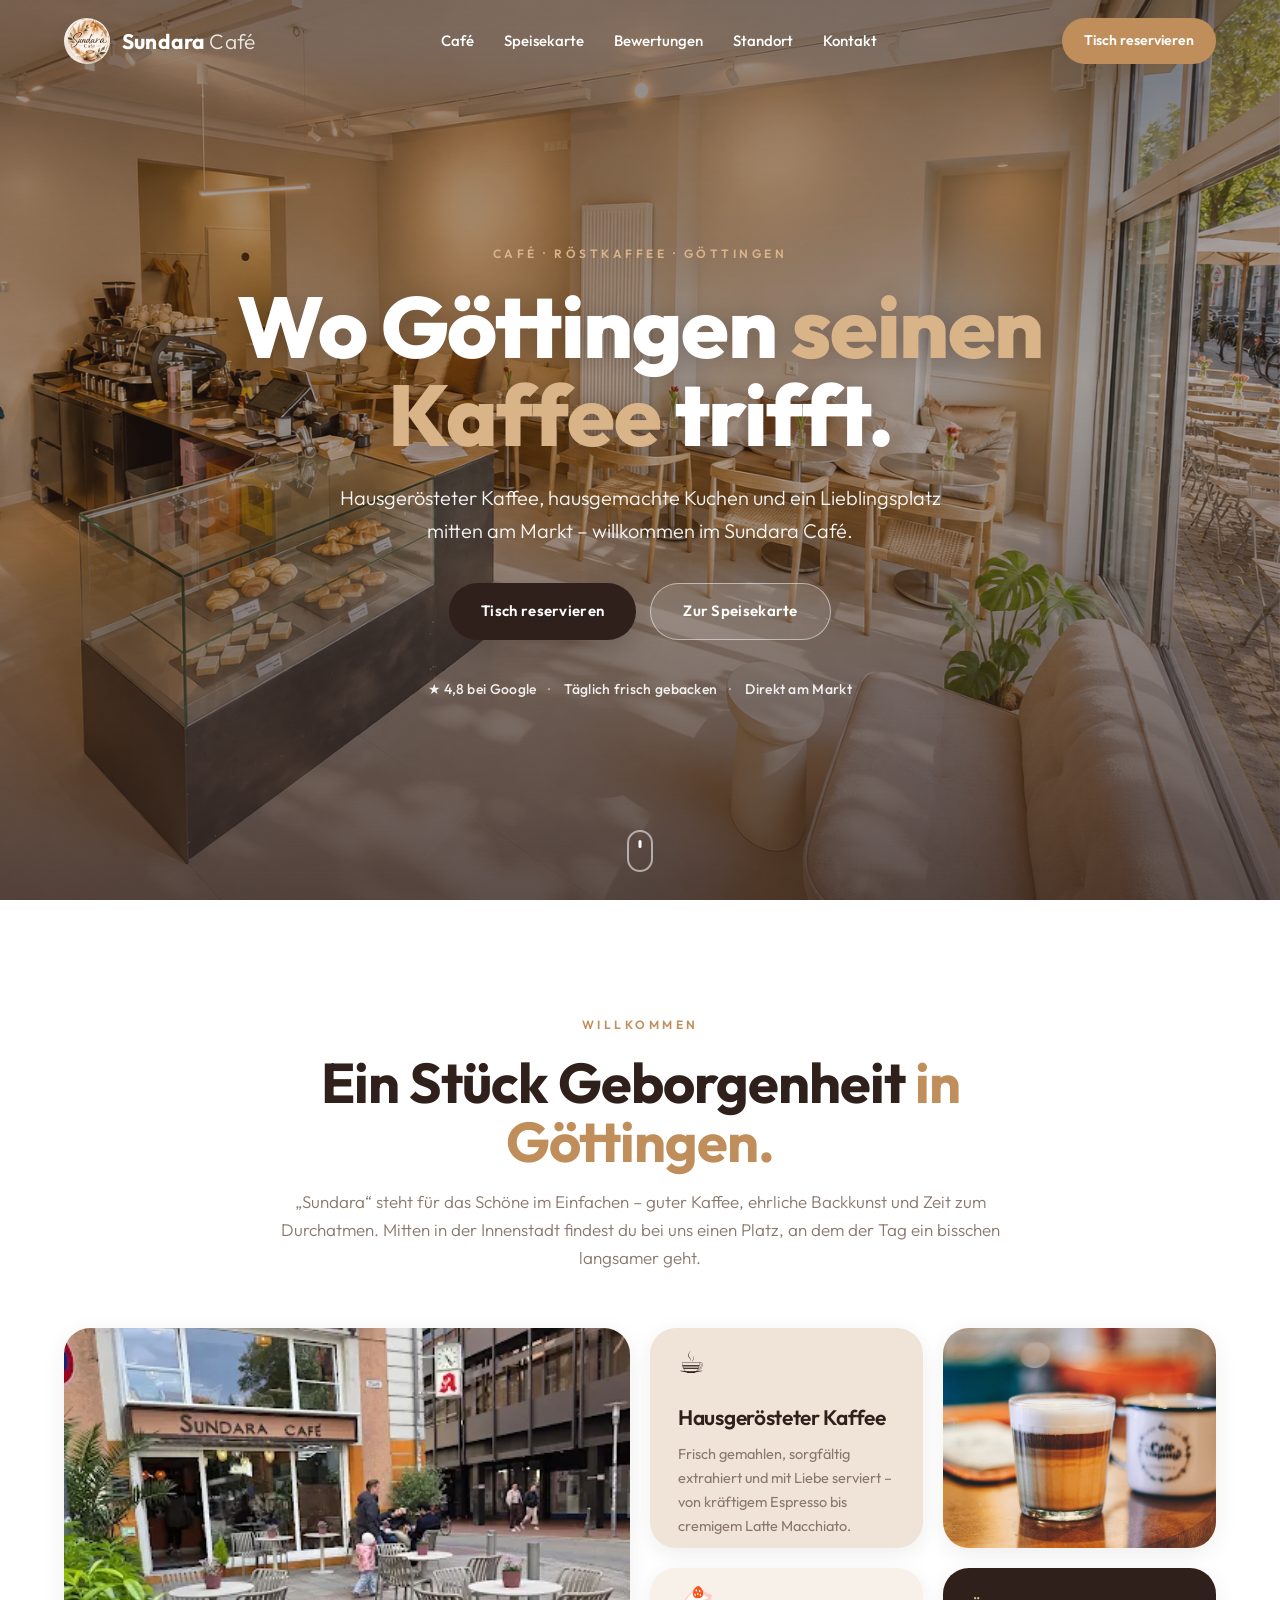
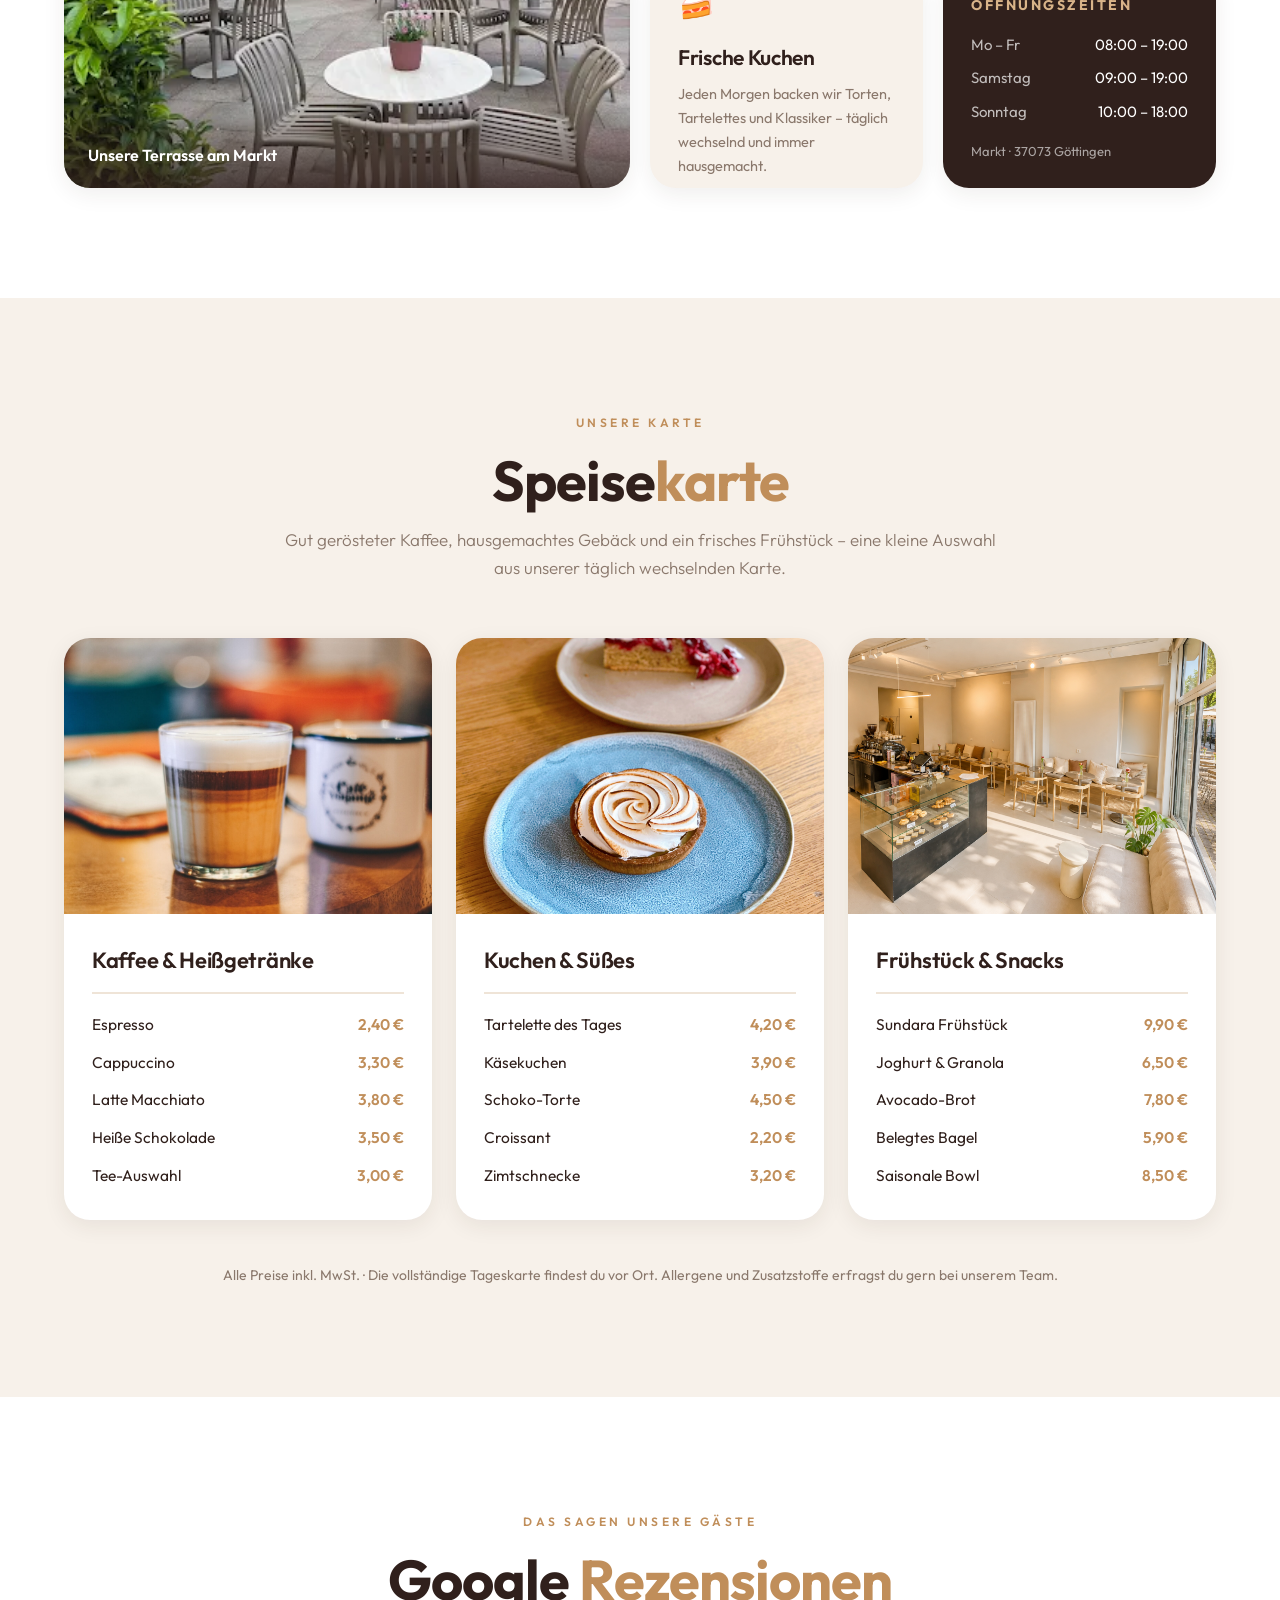
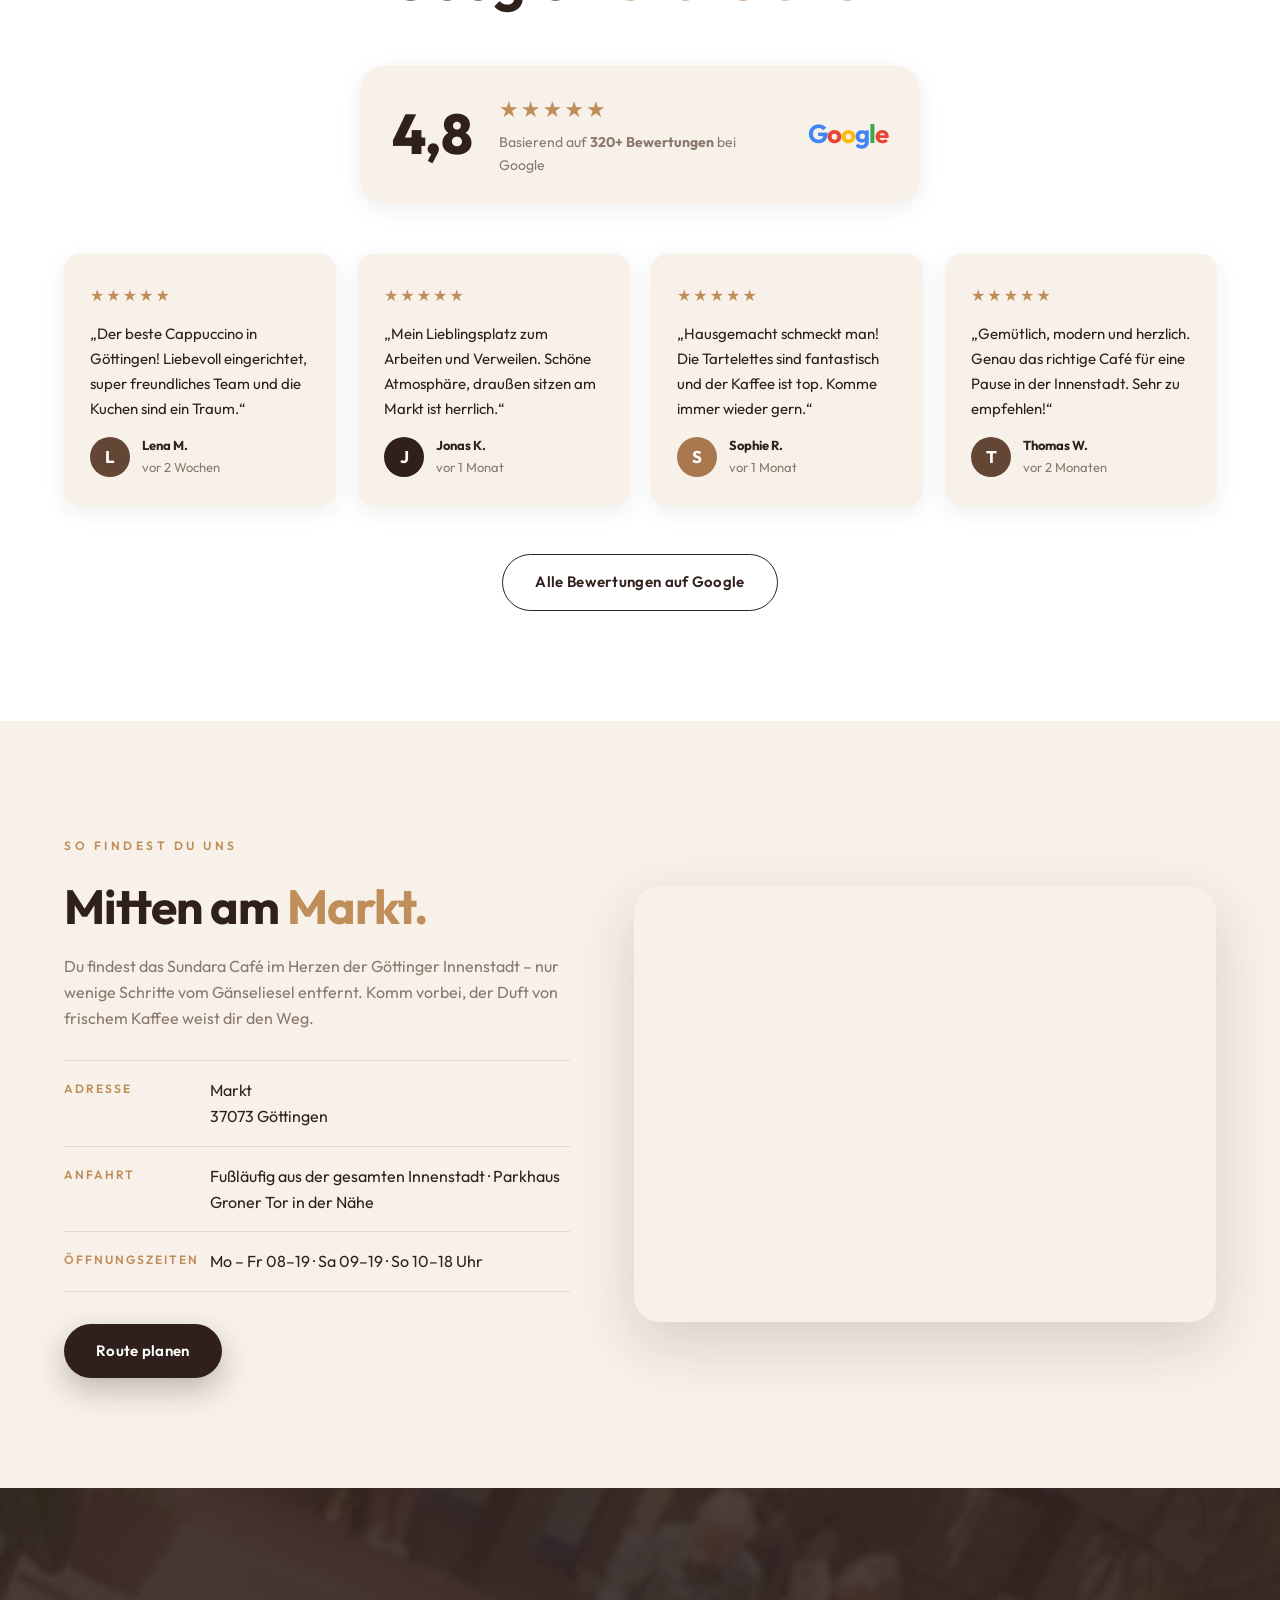
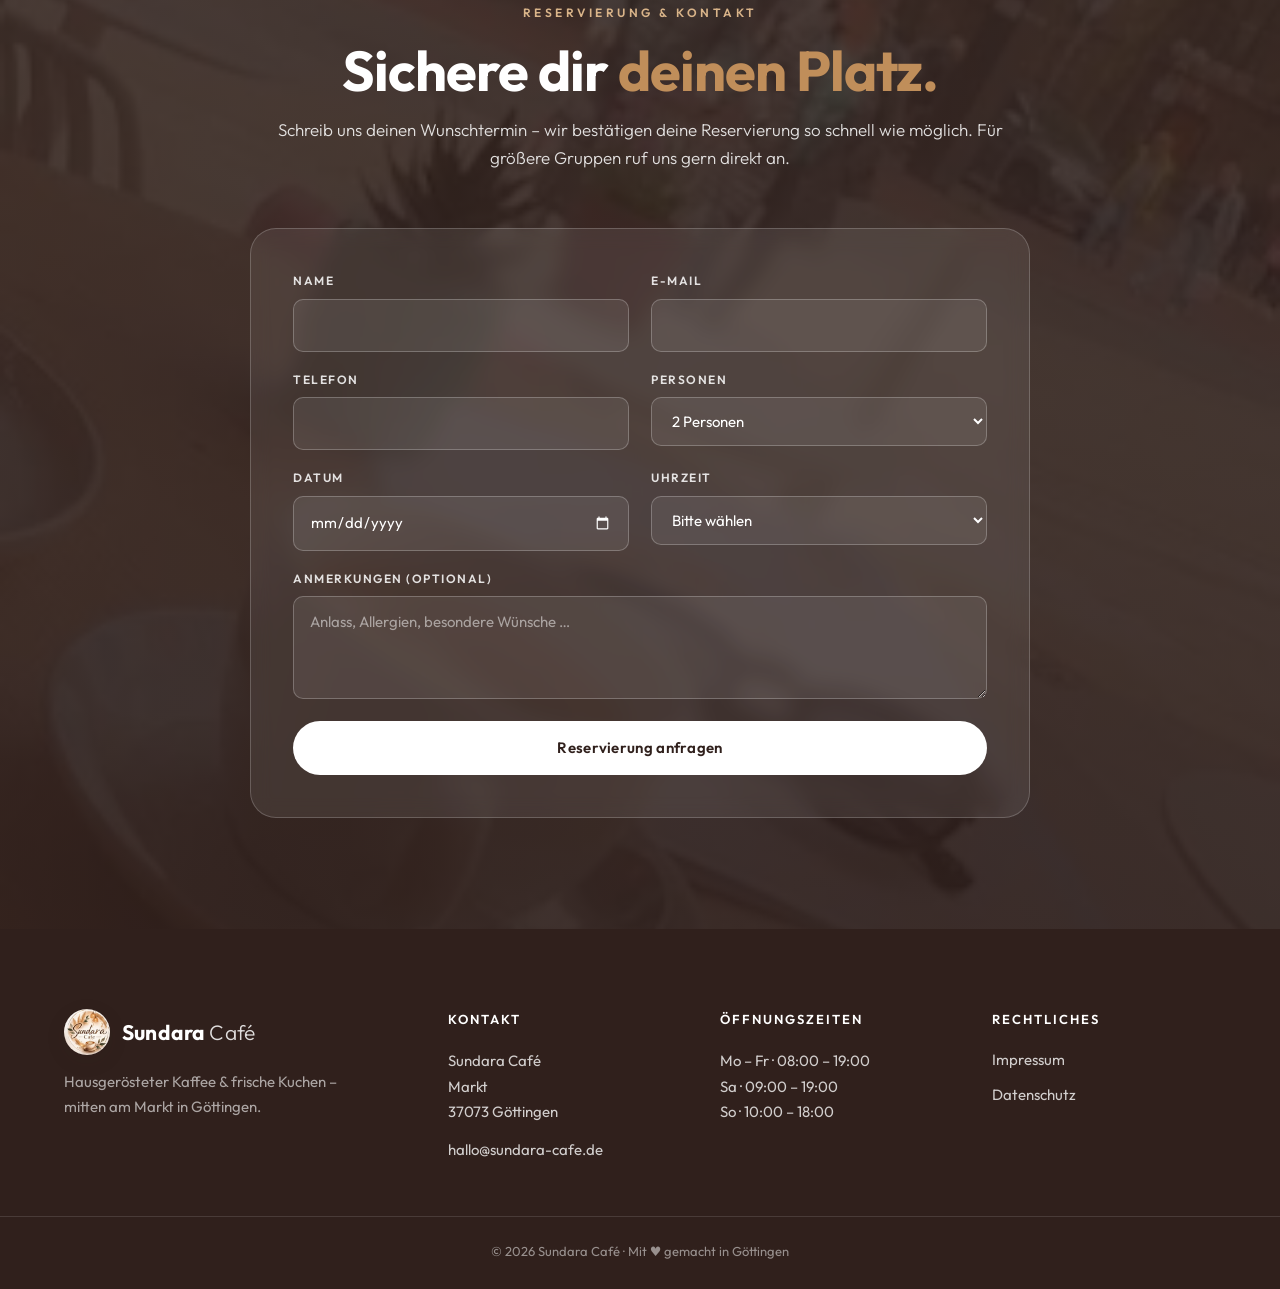
==== commit 8528a0bb: "Remove 'Mittendrin statt nur dabei' bento tile" ====
--- a/index.html
+++ b/index.html
@@ -103,10 +103,6 @@
         <p class="hours-note">Markt · 37073 Göttingen</p>
       </article>
 
-      <article class="tile tile-img tile-wide">
-        <img src="1.webp" alt="Tasse Kaffee auf einem Tisch mit Blick auf die Göttinger Innenstadt" loading="lazy">
-        <div class="tile-cap">Mittendrin statt nur dabei</div>
-      </article>
     </div>
   </div>
 </section>
